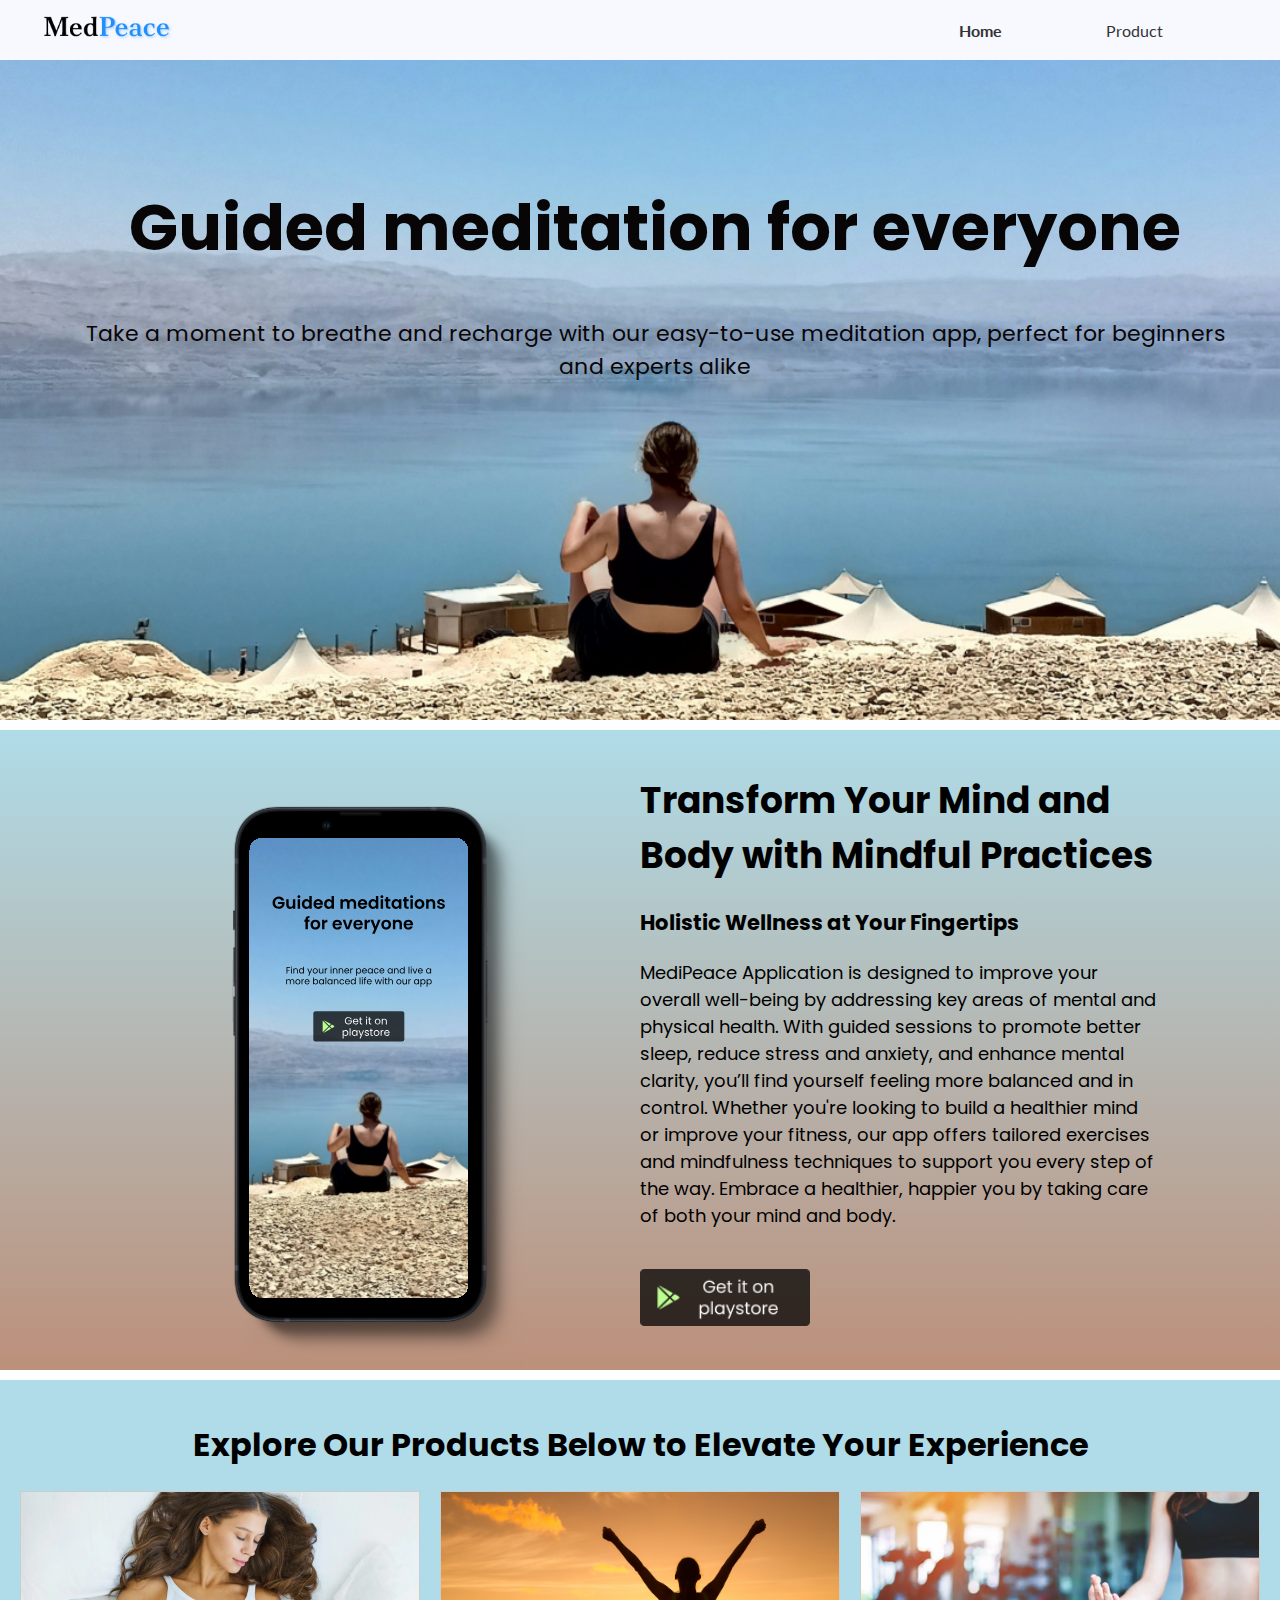
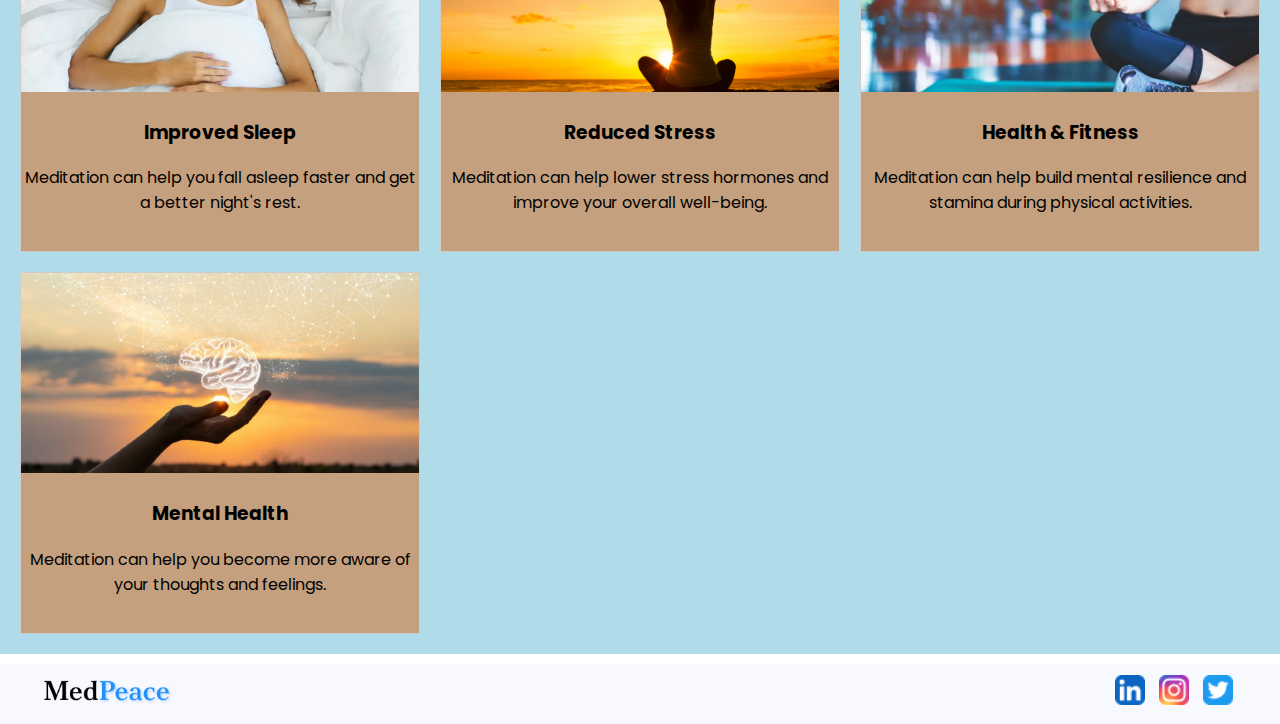
==== index.html @ d997e888 "Add files via upload" ====
<!DOCTYPE html>
<html>
<head>
  <link href="https://fonts.googleapis.com/css2?family=Poppins:wght@400;500;600&display=swap" rel="stylesheet">
  <link href="https://fonts.googleapis.com/css2?family=Lato:wght@400;700&display=swap" rel="stylesheet">
  <title>Brainstation Final Project</title>
  <link rel="stylesheet" href="style.css">
</head>
<body>
  <header>
    <div class="container">
      <div class="logo">
        <img src="assets/Logo Meditation.png" width="130px">
        </div>
        <nav>
            <ul>
              <li class="menu-toggle">
                <img src="assets/menu.png" width="20px"></li>
              <li><b><a href="#">Home</a></b></li>
              <li><a href="product.html">Product</a></li>
            </ul>
          </nav>
    </div>
  </header>
  <section class="hero">
    <div class="hero-content">
      <h1>Guided meditation for everyone</h1>
      <p>Take a moment to breathe and recharge with our easy-to-use meditation app, perfect for beginners and experts alike</p>
    </div>
  </section>
  <section class="image-paragraph-section">
    <div class="image-container">
      <img src="assets/Mobile image.svg" width="300px">
    </div>
    <div class="paragraph-container">
        <h1>Transform Your Mind and Body with Mindful Practices</h1>
        <h3>Holistic Wellness at Your Fingertips</h3>
      <p>MediPeace Application is designed to improve your overall well-being by addressing key areas of mental and physical health. With guided sessions to promote better sleep, reduce stress and anxiety, and enhance mental clarity, you’ll find yourself feeling more balanced and in control. Whether you're looking to build a healthier mind or improve your fitness, our app offers tailored exercises and mindfulness techniques to support you every step of the way. Embrace a healthier, happier you by taking care of both your mind and body.</p>
     <p class="play_it"><img src="assets/play.png" width="170px"></p> 
    </div>
  </section>
  <section class="card-container">
    <h1>Explore Our Products Below to Elevate Your Experience</h1> <div class="card-grid"> 
      <div class="card">  <img src="assets/sleep img.webp" height=250px alt="Card Image 1"> <h3>Improved Sleep</h3>  <p>Meditation can help you fall asleep faster and get a better night's rest.</p> </div>
      <div class="card">  <img src="assets/stress img.png" height=250px alt="Card Image 2"> <h3>Reduced Stress</h3>  <p>Meditation can help lower stress hormones and improve your overall well-being.</p> </div>
      <div class="card">  <img src="assets/health img.webp" height=250px alt="Card Image 3"> <h3>Health & Fitness</h3>  <p>Meditation can help build mental resilience and stamina during physical activities.</p> </div>
      <div class="card">  <img src="assets/mental health.jpg"height=250px alt="Card Image 4"> <h3>Mental Health</h3>  <p>Meditation can help you become more aware of your thoughts and feelings.</p> </div>
    </div>
  </section>
  <footer class="footer">
    <div class="container">
      <div class="footer-logo">
        <img src="assets/Logo Meditation.png" width="130px">
      </div>
      <div class="footer-social">
        <a href="#"><img src="assets/linkedin.png" width="30px"></a>
        <a href="#"><img src="assets/instagram.png" width="30px"></a>
        <a href="#"><img src="assets/social network.png" width="30px"></a>
      </div>
    </div>
  </footer>
 

</body>
</html>
---- style.css ----
body {
    margin: 0;
    padding: 0;
    font-family: 'Poppins', sans-serif;
  }
  
  header {
    background-color:ghostwhite;
    padding: 10px;
    position: fixed;
    width: 100%; 

  }
 
  .container {
    max-width: 1200px; /* Adjust maximum width */
    margin: 0 auto;
    padding:5px 20px 5px 5px;
   
    display: flex;
    justify-content: space-between; /* Equal padding on left and right */
    align-items: center;
    height: 30px;
  }
  
  nav ul {
    list-style: none;
    margin: 0;
    font-family: 'Lato', sans-serif;
  
  }
  
  nav ul li {
    display: inline-block;
    margin-right: 60px; /* Increase the spacing to 30px */
    padding: 20px 20px 20px 20px;
  }
  @media only screen and (max-width: 768px) { /* Adjust breakpoint as needed */
    nav ul li {
      margin: 10px; /* Hide menu items */
    }
  
  }
 nav ul li a {
    text-decoration: none;
    color: #333;
  }
  nav ul li.menu-toggle {
    display: none;
   
  }
  @media only screen and (max-width: 768px) { /* Adjust breakpoint as needed */
    nav ul li {
      display: none; /* Hide menu items */
    }
  
    nav ul li.menu-toggle {
      display: block;
     
    }
  }
  .hero {
    background-image: url('assets/medi\ image.png');
    background-size: cover;
    background-position: center;
    height: 600px; /* Adjust height as needed */
    display: flex;
    align-items: center;
    justify-content:center;
    padding:60px;
    
  }
  
  .hero-content {
    text-align: center;
    font-size:32px;
    color: #080506; /* Adjust text color for visibility */
    padding: 20px;
    margin-top: -120px;
    margin-right: -30px;
   
  }
  @media only screen and (max-width: 768px) { 
    .hero{
      padding:30px;}/* Adjust breakpoint as needed */
    .hero-content {
      font-size:large; 
      width: 80%;
      
    }
  }
  .hero-content p {
    margin-bottom: 80px;
     font-size: 22px; /* Adjust the font size as needed */
  }
  @media only screen and (max-width: 768px) { /* Adjust breakpoint as needed */
    .hero-content p {
      font-size:small; 
    }
  }
  .image-paragraph-section {
    display: flex;
    justify-content: space-between;
    align-items: center;
    padding: 20px;
    background: linear-gradient(to bottom,#afdce8 ,#bc907a);
    margin-top:10px;
    height: 600px;
    
  }
  
  .image-container {
    width: 50%;
   text-align: center;
   margin-top: 80px;
   margin-left: 100px;
  }
  
  .paragraph-container {
    width:50%;
    margin-right: 100px;
    margin-bottom: 0px;
    font-size: large;
  }
  .play_it{
    margin-top: 40px;
  }

@media only screen and (max-width: 768px) { /* Adjust breakpoint as needed */
    .image-paragraph-section {
      flex-direction: column;
      height:1200px;
      
    }
    .image-container {
      width: 100%;
      margin-left: 40px; 
      margin-top:20px;/* Make image full width on mobile */
    }
    .paragraph-container{
        font-size: medium;
        width:100%;
        margin-left:100px;
    }
    .play_it img {
        width: 150px; /* Even smaller for very small screens */
      }
    }
    .card-container {
      text-align: center;
      margin: 10px 0;
      padding: 20px;
      background-color:#afdce8;
     
      
    
    }
  
    .card-grid {
      display: grid;
      
      grid-template-columns: repeat(auto-fit, minmax(300px, 1fr));
      grid-gap: 20px;
    }
  
    .card {
      border: 1px solid #ccc;
      padding-bottom: 20px;
      text-align: center;
      background-color:#C5A07E
    }
  
    .card img {
      width: 100%;
      max-height: 200px; /* Adjust maximum height as needed */
      object-fit: cover;
    }
    /* ... existing CSS ... */

.footer {
  background-color:ghostwhite;
  padding: 10px;
  width:100%;
}

.footer .container {
  display: flex;
  justify-content: space-between;
  align-items: center;
}

.footer-logo {
  margin-right: 20px;
}

.footer-social a {
  margin-right: 10px;
}

/* Container styling */

.responsive-section {
  display: flex;
  flex-wrap: wrap;
  justify-content: space-between;
  align-items: center;
  padding: 60px;
  background-color: rgba(219, 223, 170, 0.5);
  margin-bottom: 20px;
  margin-left: 20px;
  margin-right: 20px;
}
.main_title{
  font-size: xx-large;
}
@media (max-width: 768px) {
  .main_title{
    font-size: x-large;
  }}

  .main_para{
    font-size:large;
  }
  @media (max-width: 768px) {
    .main_para{
      font-size: medium;
    }}
  
/* Left column styling (paragraph and icon) */
.text-column {
  flex: 1;
  max-width: 45%;
  display: flex;
  flex-direction: column;
  gap: 10px;
}

.text-column p {
  margin-bottom: 10px;
}

/* Right column styling (image) */
.image-column {
  flex: 1;
  max-width: 45%;
 
}

.image-column img {
  width: 100%;
 height:400px;
  display: block;
  padding-top: 60px;
}

/* Responsive styling */
@media (max-width: 768px) {
  .responsive-section {
    padding:60px;
    flex-direction: column;
    text-align: center;
  }
  .image-column img {
    padding-top:20px;
    height:300px;
  }
  .text-column,
  .image-column {
    max-width: 100%;
   
  }
}
#stress_background{
  background-color: #afdce8;
}
#fitness_background{
  background-color: rgba(115, 169, 173, 0.5);

}
#mental_background{
  background-color:#F7FFE5;

}
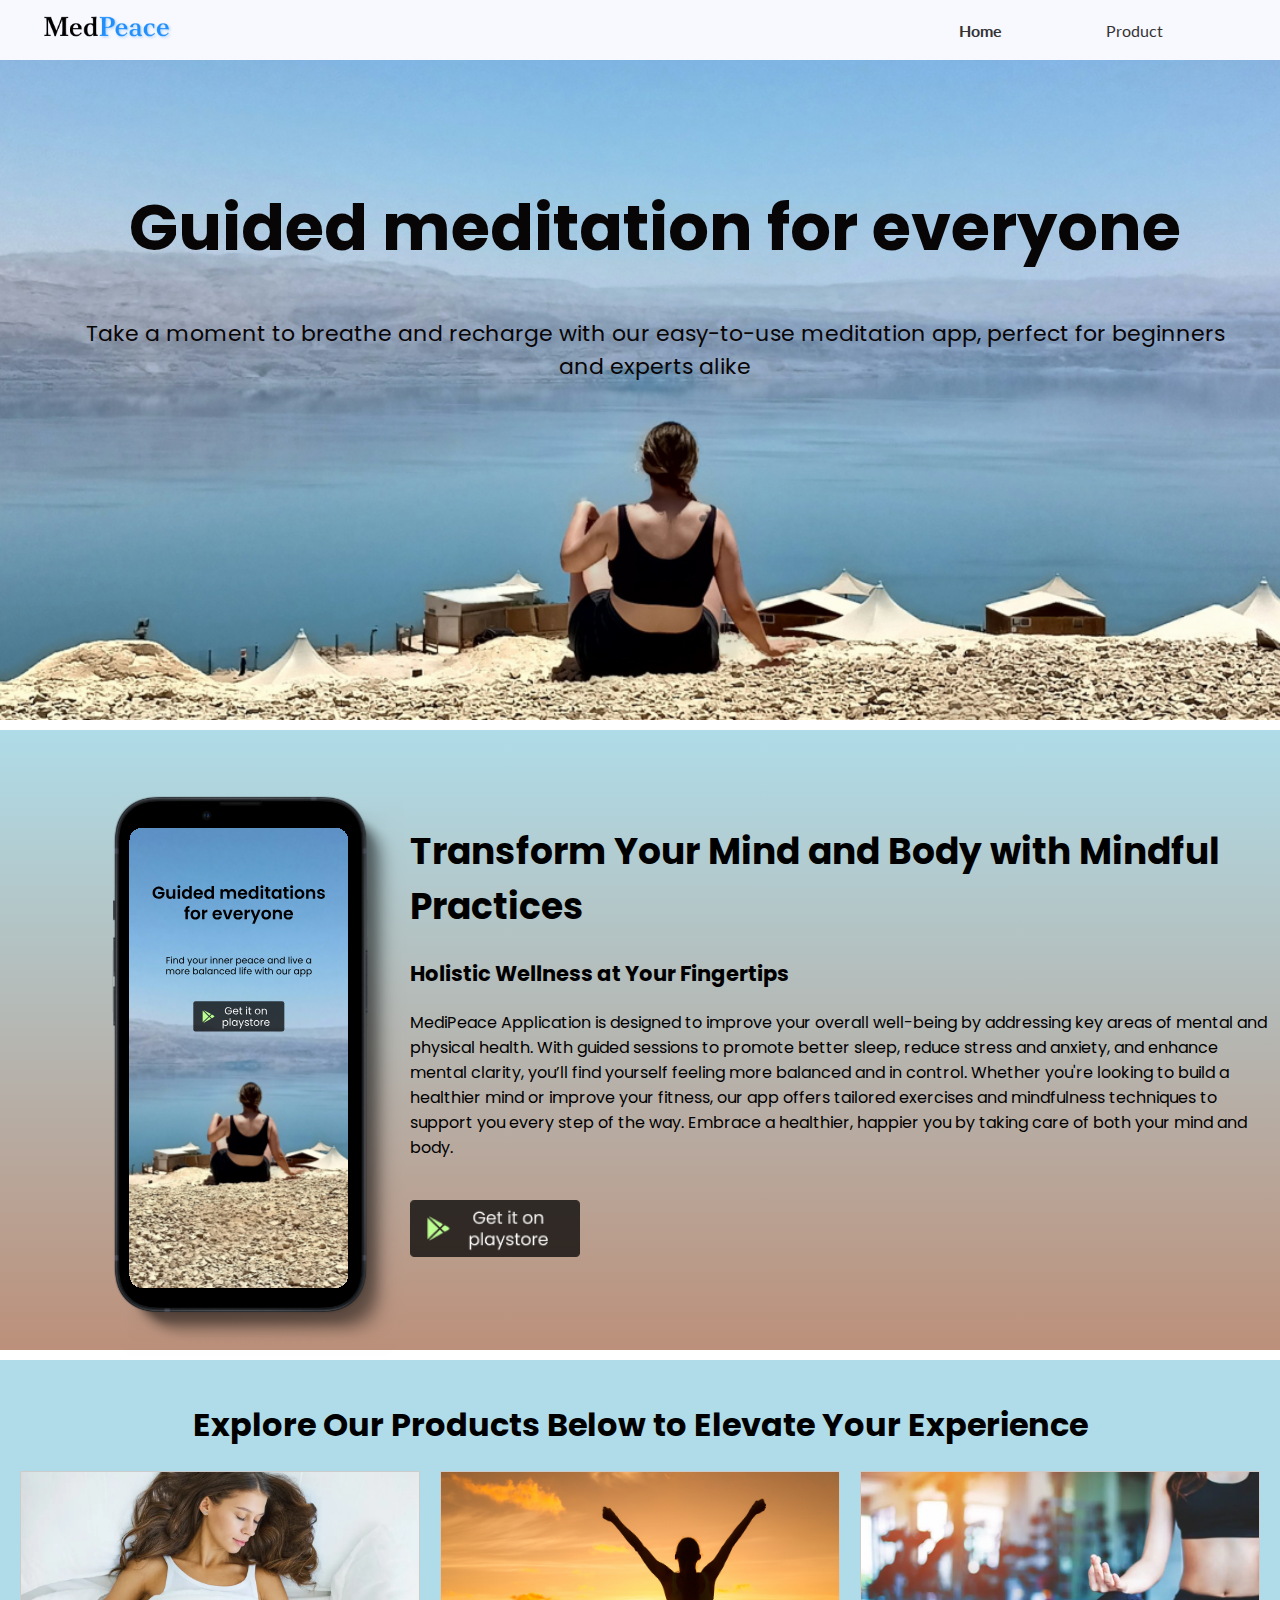
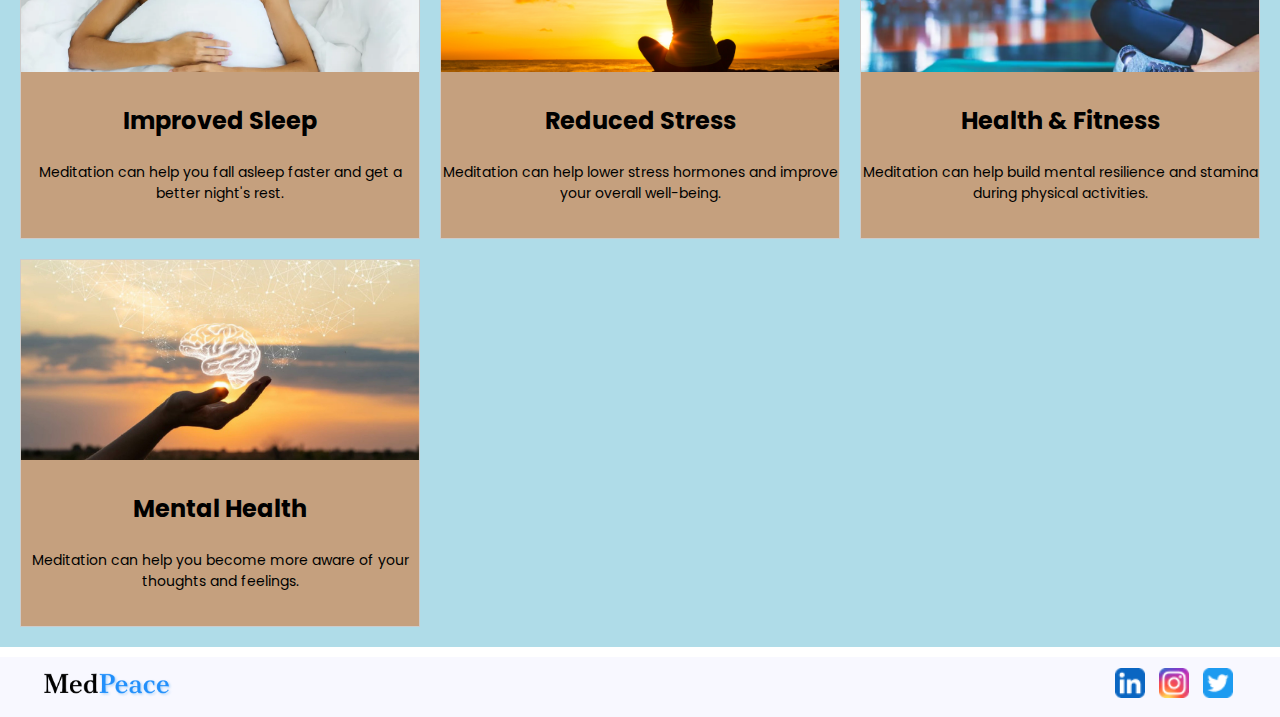
==== commit fb743b11: "Add files via upload" ====
--- a/index.html
+++ b/index.html
@@ -3,19 +3,21 @@
 <head>
   <link href="https://fonts.googleapis.com/css2?family=Poppins:wght@400;500;600&display=swap" rel="stylesheet">
   <link href="https://fonts.googleapis.com/css2?family=Lato:wght@400;700&display=swap" rel="stylesheet">
-  <title>Brainstation Final Project</title>
+  <title>MedPeace</title>
   <link rel="stylesheet" href="style.css">
 </head>
 <body>
   <header>
     <div class="container">
       <div class="logo">
+        <a href="index.html" class="logo"> 
         <img src="assets/Logo Meditation.png" width="130px">
+        </a>
         </div>
         <nav>
             <ul>
               <li class="menu-toggle">
-                <img src="assets/menu.png" width="20px"></li>
+                <a href="product.html">Product</a></li>
               <li><b><a href="#">Home</a></b></li>
               <li><a href="product.html">Product</a></li>
             </ul>
@@ -39,6 +41,7 @@
      <p class="play_it"><img src="assets/play.png" width="170px"></p> 
     </div>
   </section>
+
   <section class="card-container">
     <h1>Explore Our Products Below to Elevate Your Experience</h1> <div class="card-grid"> 
       <div class="card">  <img src="assets/sleep img.webp" height=250px alt="Card Image 1"> <h3>Improved Sleep</h3>  <p>Meditation can help you fall asleep faster and get a better night's rest.</p> </div>
@@ -47,6 +50,8 @@
       <div class="card">  <img src="assets/mental health.jpg"height=250px alt="Card Image 4"> <h3>Mental Health</h3>  <p>Meditation can help you become more aware of your thoughts and feelings.</p> </div>
     </div>
   </section>
+
+
   <footer class="footer">
     <div class="container">
       <div class="footer-logo">
--- a/style.css
+++ b/style.css
@@ -35,12 +35,8 @@
     margin-right: 60px; /* Increase the spacing to 30px */
     padding: 20px 20px 20px 20px;
   }
-  @media only screen and (max-width: 768px) { /* Adjust breakpoint as needed */
-    nav ul li {
-      margin: 10px; /* Hide menu items */
-    }
-  
-  }
+ 
+
  nav ul li a {
     text-decoration: none;
     color: #333;
@@ -49,7 +45,19 @@
     display: none;
    
   }
+  
+ 
   @media only screen and (max-width: 768px) { /* Adjust breakpoint as needed */
+    nav ul li {
+      display: none; /* Hide menu items */
+    }
+  
+    nav ul li.menu-toggle {
+      display: block;
+     
+    }
+  }
+  @media only screen and (max-width: 480px) { /* Adjust breakpoint as needed */
     nav ul li {
       display: none; /* Hide menu items */
     }
@@ -89,11 +97,25 @@
       
     }
   }
+  @media only screen and (max-width: 480px) { 
+    .hero{
+      padding:30px;}/* Adjust breakpoint as needed */
+    .hero-content {
+      font-size:large; 
+      width: 80%;
+      
+    }
+  }
   .hero-content p {
     margin-bottom: 80px;
      font-size: 22px; /* Adjust the font size as needed */
   }
   @media only screen and (max-width: 768px) { /* Adjust breakpoint as needed */
+    .hero-content p {
+      font-size:small; 
+    }
+  }
+  @media only screen and (max-width: 480px) { /* Adjust breakpoint as needed */
     .hero-content p {
       font-size:small; 
     }
@@ -102,7 +124,7 @@
     display: flex;
     justify-content: space-between;
     align-items: center;
-    padding: 20px;
+    padding: 10px;
     background: linear-gradient(to bottom,#afdce8 ,#bc907a);
     margin-top:10px;
     height: 600px;
@@ -110,17 +132,19 @@
   }
   
   .image-container {
-    width: 50%;
+    
    text-align: center;
    margin-top: 80px;
    margin-left: 100px;
   }
-  
+ 
   .paragraph-container {
-    width:50%;
-    margin-right: 100px;
-    margin-bottom: 0px;
+    width:70%;
+     margin-bottom: 0px;
     font-size: large;
+  }
+  .paragraph-container p{
+    font-size:16px;
   }
   .play_it{
     margin-top: 40px;
@@ -133,27 +157,49 @@
       
     }
     .image-container {
-      width: 100%;
       margin-left: 40px; 
-      margin-top:20px;/* Make image full width on mobile */
+      margin-top:20px;
+  
+     /* Make image full width on mobile */
     }
     .paragraph-container{
         font-size: medium;
-        width:100%;
-        margin-left:100px;
+        width:70%;
+        height:60%;
+        margin-left:10px;
     }
     .play_it img {
-        width: 150px; /* Even smaller for very small screens */
-      }
-    }
+        width: 120px; /* Even smaller for very small screens */
+      }
+    }
+    @media only screen and (max-width: 480px) { /* Adjust breakpoint as needed */
+      .image-paragraph-section {
+        flex-direction: column;
+        height:1200px;
+        
+      }
+      .image-container {
+    
+        margin-left: 10px; 
+        margin-top:20px;
+      }
+      .paragraph-container{
+          font-size: small;
+          width:70;
+          margin-left:10px;
+      }
+      .play_it img {
+          width: 150px; /* Even smaller for very small screens */
+        }
+      }
+  
+
     .card-container {
+     
       text-align: center;
       margin: 10px 0;
       padding: 20px;
       background-color:#afdce8;
-     
-      
-    
     }
   
     .card-grid {
@@ -167,7 +213,7 @@
       border: 1px solid #ccc;
       padding-bottom: 20px;
       text-align: center;
-      background-color:#C5A07E
+      background-color:#C5A07E;
     }
   
     .card img {
@@ -175,7 +221,35 @@
       max-height: 200px; /* Adjust maximum height as needed */
       object-fit: cover;
     }
-    /* ... existing CSS ... */
+    .card h3 {
+      font-size: 1.5rem; /* Adjust heading size */
+    }
+    
+    .card p {
+      font-size: 14px; /* Default font size */
+    }
+    @media (max-width: 768px) {
+    
+      .card p {
+        font-size: 0.9rem; /* Slightly smaller font size on medium devices */
+      }
+      .card img {
+        width: 100%;
+        height: 500px; /* Adjust maximum height as needed */
+        object-fit: cover;
+      }
+    }
+    
+    @media (max-width: 480px) {
+      .card p {
+        font-size: x-small; /* Even smaller font size on mobile devices */
+      }
+      .card img {
+        width: 100%;
+        height: 500px; /* Adjust maximum height as needed */
+        object-fit: cover;
+      }
+    }
 
 .footer {
   background-color:ghostwhite;
@@ -217,14 +291,20 @@
   .main_title{
     font-size: x-large;
   }}
-
-  .main_para{
-    font-size:large;
-  }
+  @media (max-width: 480px) {
+    .main_title{
+      font-size: x-large;
+    }}
+  
+ 
   @media (max-width: 768px) {
     .main_para{
       font-size: medium;
     }}
+    @media (max-width: 768px) {
+      .main_para{
+        font-size: small;
+      }}
   
 /* Left column styling (paragraph and icon) */
 .text-column {
@@ -238,6 +318,10 @@
 .text-column p {
   margin-bottom: 10px;
 }
+@media (max-width: 480px) {
+  .text_column p{
+    font-size: small;
+  }}
 
 /* Right column styling (image) */
 .image-column {
@@ -280,4 +364,4 @@
 #mental_background{
   background-color:#F7FFE5;
 
-}+}
